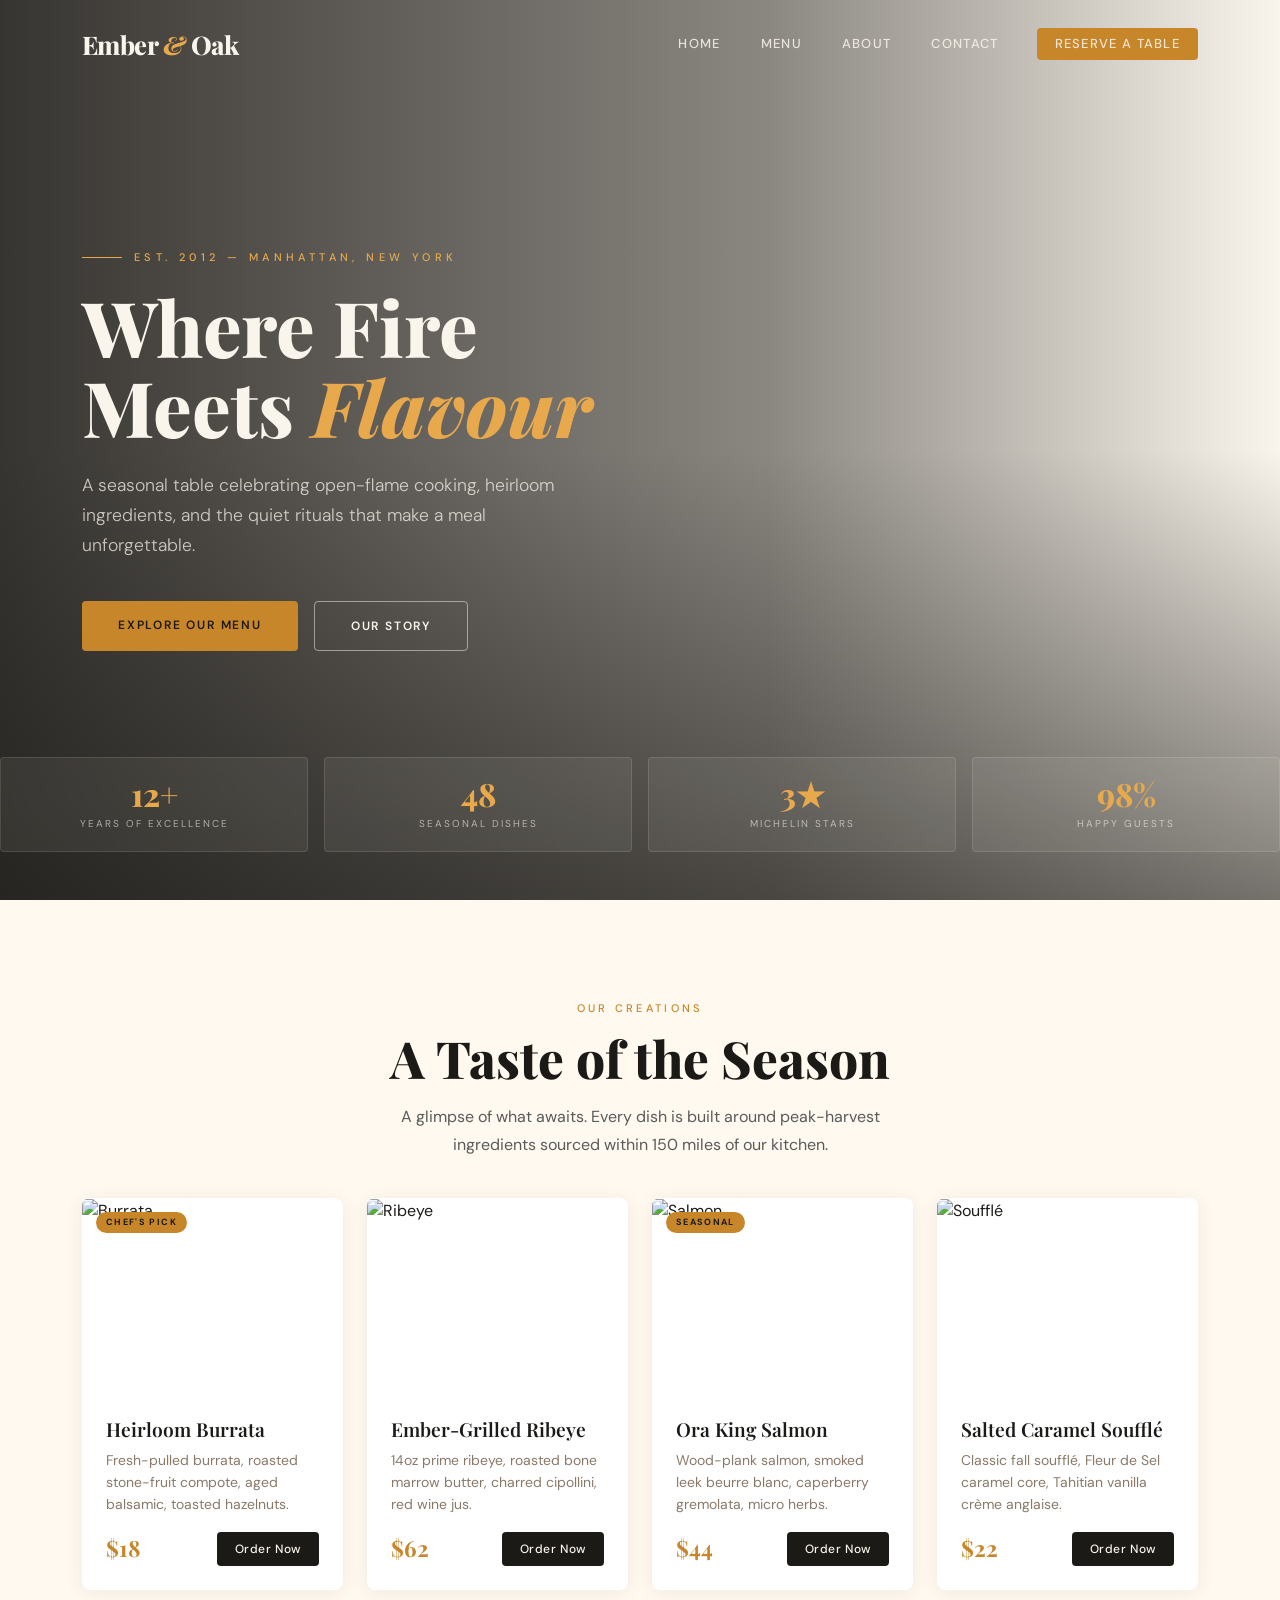
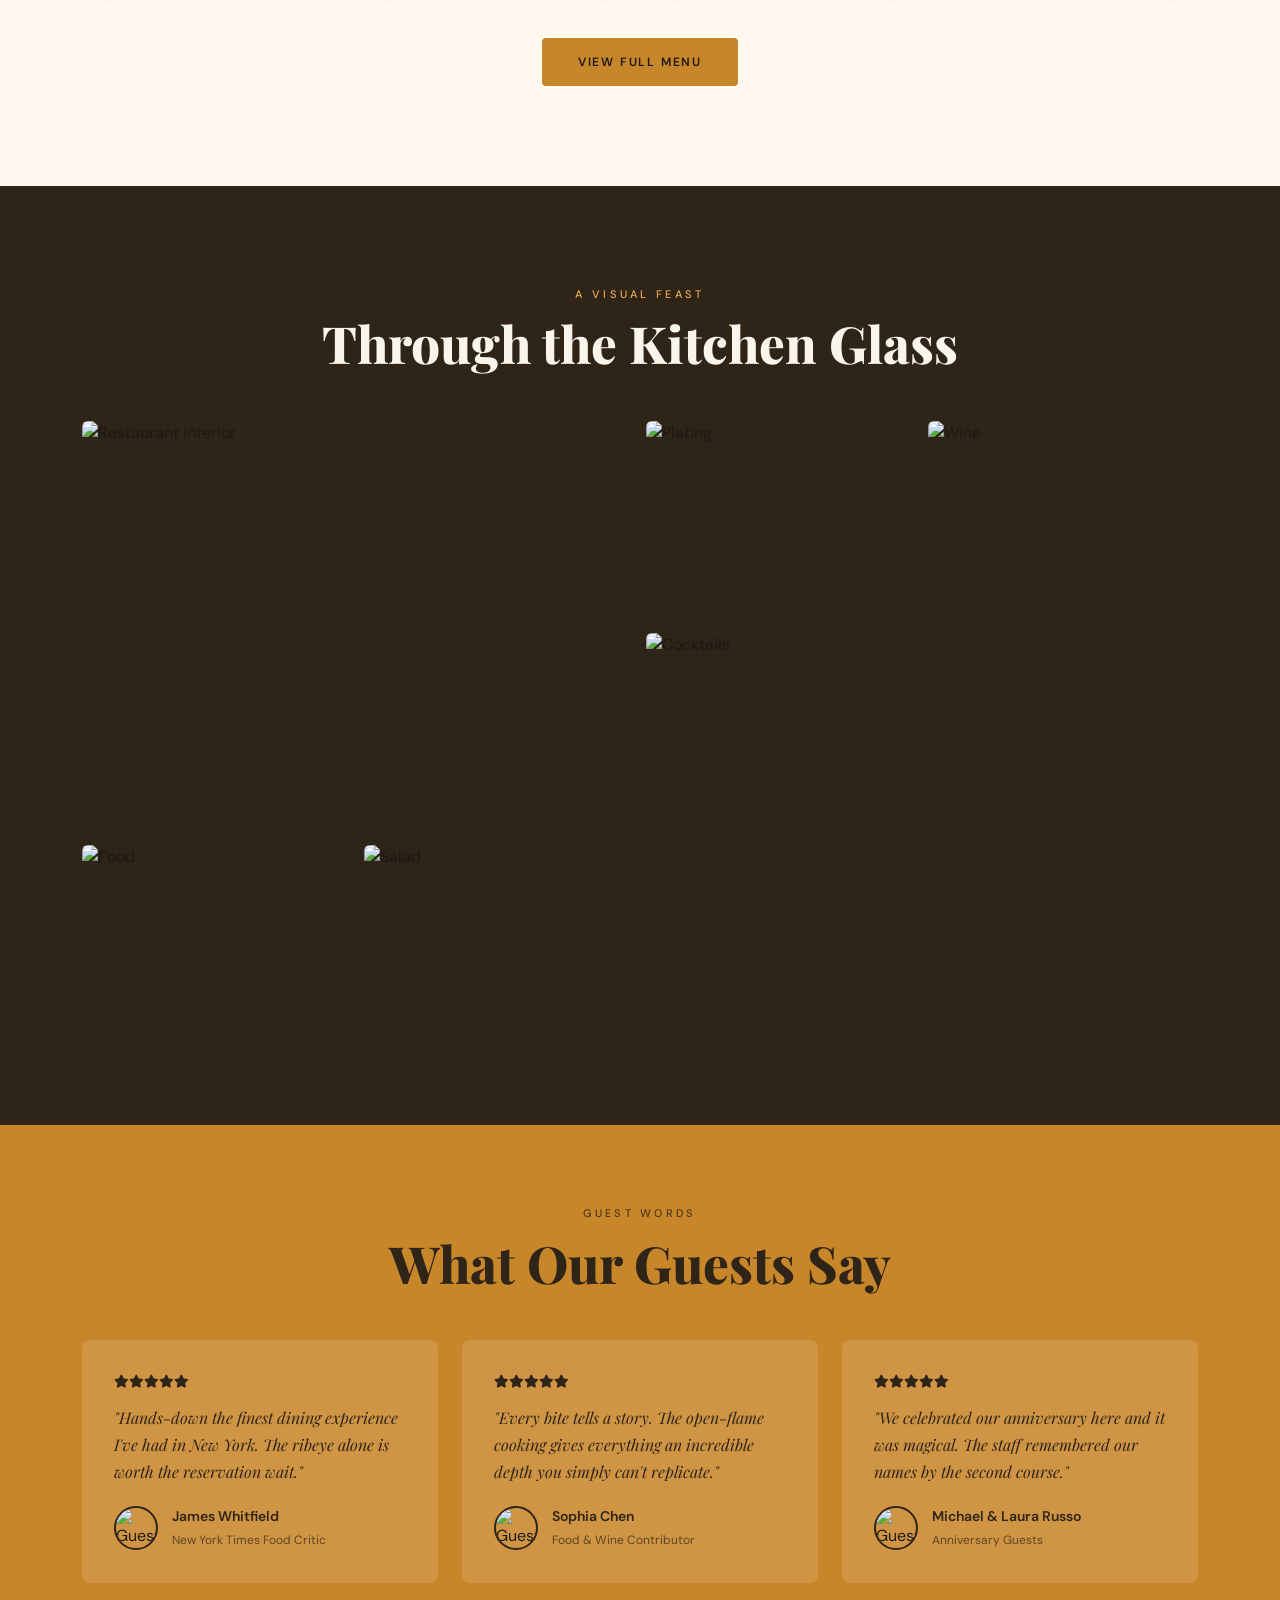
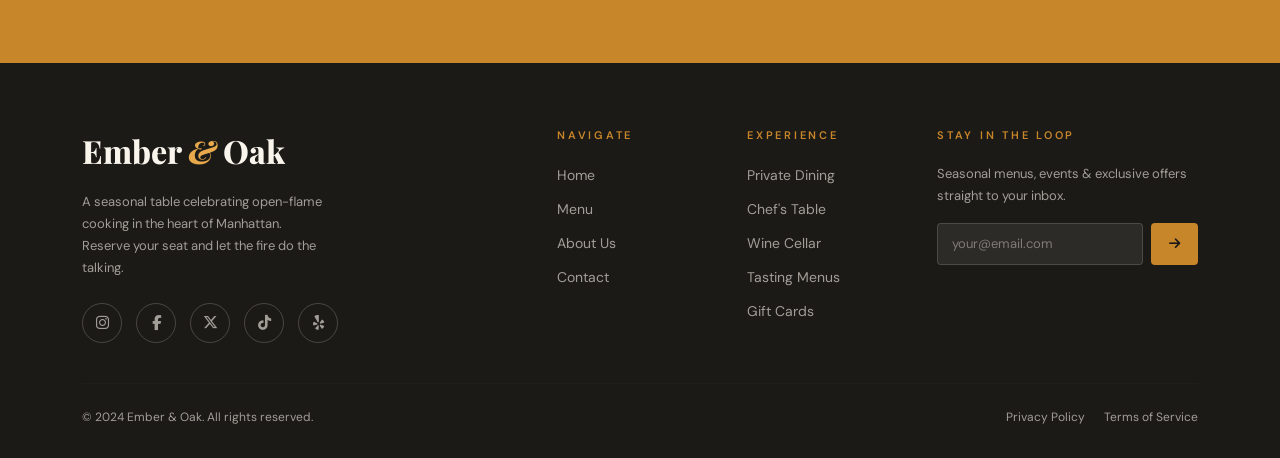
==== index.html @ bf5b6ecf "first commit" ====
<!DOCTYPE html>
<html lang="en">
<head>
  <meta charset="UTF-8" />
  <meta name="viewport" content="width=device-width, initial-scale=1.0"/>
  <title>Ember & Oak — Fine Dining</title>

  <!-- Bootstrap 5 CSS -->
  <link href="https://cdn.jsdelivr.net/npm/bootstrap@5.3.3/dist/css/bootstrap.min.css" rel="stylesheet"/>
  <!-- Font Awesome Icons -->
  <link href="https://cdnjs.cloudflare.com/ajax/libs/font-awesome/6.5.0/css/all.min.css" rel="stylesheet"/>
  <!-- Google Fonts -->
  <link href="https://fonts.googleapis.com/css2?family=Playfair+Display:ital,wght@0,400;0,600;0,800;1,400&family=DM+Sans:wght@300;400;500&display=swap" rel="stylesheet"/>
  <!-- Custom Styles -->
  <link rel="stylesheet" href="style.css"/>
</head>
<body>

  <!-- ============================================================
       PAGE LOADER
  ============================================================ -->
  <div class="page-loader" id="pageLoader">
    <div class="loader-logo">Ember <em>&</em> Oak</div>
    <div class="loader-bar"><div class="loader-bar-fill"></div></div>
  </div>

  <!-- ============================================================
       NAVBAR
  ============================================================ -->
  <nav id="mainNav" class="navbar navbar-expand-lg">
    <div class="container">
      <a class="navbar-brand" href="index.html">Ember <em>&</em> Oak</a>

      <button class="navbar-toggler" type="button" data-bs-toggle="collapse" data-bs-target="#navContent">
        <span class="navbar-toggler-icon"></span>
      </button>

      <div class="collapse navbar-collapse" id="navContent">
        <ul class="navbar-nav ms-auto align-items-lg-center gap-1">
          <li class="nav-item"><a class="nav-link active" href="index.html">Home</a></li>
          <li class="nav-item"><a class="nav-link" href="menu.html">Menu</a></li>
          <li class="nav-item"><a class="nav-link" href="about.html">About</a></li>
          <li class="nav-item"><a class="nav-link" href="contact.html">Contact</a></li>
          <li class="nav-item ms-lg-3">
            <a class="nav-link btn-reserve-nav" href="contact.html">Reserve a Table</a>
          </li>
        </ul>
      </div>
    </div>
  </nav>

  <!-- ============================================================
       HERO SECTION
  ============================================================ -->
  <section id="home">
    <div class="hero-bg"></div>
    <div class="hero-overlay"></div>

    <div class="container">
      <div class="hero-content reveal">
        <div class="hero-eyebrow">Est. 2012 — Manhattan, New York</div>
        <h1 class="hero-title">Where Fire<br>Meets <em>Flavour</em></h1>
        <p class="hero-subtitle">
          A seasonal table celebrating open-flame cooking, heirloom ingredients,
          and the quiet rituals that make a meal unforgettable.
        </p>
        <div class="hero-actions">
          <a href="menu.html" class="btn-primary-custom">Explore Our Menu</a>
          <a href="about.html" class="btn-outline-custom">Our Story</a>
        </div>
      </div>

      <!-- Floating stats bar -->
      <div class="hero-stats">
        <div class="row g-3">
          <div class="col-6 col-md-3">
            <div class="stat-card"><div class="stat-number">12+</div><div class="stat-label">Years of Excellence</div></div>
          </div>
          <div class="col-6 col-md-3">
            <div class="stat-card"><div class="stat-number">48</div><div class="stat-label">Seasonal Dishes</div></div>
          </div>
          <div class="col-6 col-md-3">
            <div class="stat-card"><div class="stat-number">3★</div><div class="stat-label">Michelin Stars</div></div>
          </div>
          <div class="col-6 col-md-3">
            <div class="stat-card"><div class="stat-number">98%</div><div class="stat-label">Happy Guests</div></div>
          </div>
        </div>
      </div>
    </div>
  </section>

  <!-- ============================================================
       MENU PREVIEW (4 featured dishes)
  ============================================================ -->
  <section id="menu" style="background:var(--warm-white)">
    <div class="container">
      <div class="text-center mb-0 reveal">
        <span class="section-label">Our Creations</span>
        <h2 class="section-title mb-3">A Taste of the Season</h2>
        <p class="text-muted mx-auto" style="max-width:500px;line-height:1.7;">
          A glimpse of what awaits. Every dish is built around peak-harvest ingredients
          sourced within 150 miles of our kitchen.
        </p>
      </div>

      <div class="row g-4 mt-2">
        <!-- Card 1 -->
        <div class="col-sm-6 col-lg-3 reveal">
          <div class="menu-card">
            <div class="menu-card-img">
              <img src="https://images.unsplash.com/photo-1565299585323-38d6b0865b47?w=600&q=80" alt="Burrata" loading="lazy"/>
              <span class="menu-badge">Chef's Pick</span>
            </div>
            <div class="menu-card-body">
              <h3 class="menu-card-name">Heirloom Burrata</h3>
              <p class="menu-card-desc">Fresh-pulled burrata, roasted stone-fruit compote, aged balsamic, toasted hazelnuts.</p>
              <div class="menu-card-footer">
                <span class="menu-price">$18</span>
                <a href="contact.html" class="btn-order">Order Now</a>
              </div>
            </div>
          </div>
        </div>
        <!-- Card 2 -->
        <div class="col-sm-6 col-lg-3 reveal">
          <div class="menu-card">
            <div class="menu-card-img">
              <img src="https://images.unsplash.com/photo-1546069901-ba9599a7e63c?w=600&q=80" alt="Ribeye" loading="lazy"/>
            </div>
            <div class="menu-card-body">
              <h3 class="menu-card-name">Ember-Grilled Ribeye</h3>
              <p class="menu-card-desc">14oz prime ribeye, roasted bone marrow butter, charred cipollini, red wine jus.</p>
              <div class="menu-card-footer">
                <span class="menu-price">$62</span>
                <a href="contact.html" class="btn-order">Order Now</a>
              </div>
            </div>
          </div>
        </div>
        <!-- Card 3 -->
        <div class="col-sm-6 col-lg-3 reveal">
          <div class="menu-card">
            <div class="menu-card-img">
              <img src="https://images.unsplash.com/photo-1519708227418-c8fd9a32b7a2?w=600&q=80" alt="Salmon" loading="lazy"/>
              <span class="menu-badge">Seasonal</span>
            </div>
            <div class="menu-card-body">
              <h3 class="menu-card-name">Ora King Salmon</h3>
              <p class="menu-card-desc">Wood-plank salmon, smoked leek beurre blanc, caperberry gremolata, micro herbs.</p>
              <div class="menu-card-footer">
                <span class="menu-price">$44</span>
                <a href="contact.html" class="btn-order">Order Now</a>
              </div>
            </div>
          </div>
        </div>
        <!-- Card 4 -->
        <div class="col-sm-6 col-lg-3 reveal">
          <div class="menu-card">
            <div class="menu-card-img">
              <img src="https://images.unsplash.com/photo-1567620905732-2d1ec7ab7445?w=600&q=80" alt="Soufflé" loading="lazy"/>
            </div>
            <div class="menu-card-body">
              <h3 class="menu-card-name">Salted Caramel Soufflé</h3>
              <p class="menu-card-desc">Classic fall soufflé, Fleur de Sel caramel core, Tahitian vanilla crème anglaise.</p>
              <div class="menu-card-footer">
                <span class="menu-price">$22</span>
                <a href="contact.html" class="btn-order">Order Now</a>
              </div>
            </div>
          </div>
        </div>
      </div>

      <div class="text-center mt-5 reveal">
        <a href="menu.html" class="btn-primary-custom">View Full Menu</a>
      </div>
    </div>
  </section>

  <!-- ============================================================
       GALLERY SECTION
  ============================================================ -->
  <section id="gallery" style="background:var(--dark-brown);padding-bottom:80px;">
    <div class="container">
      <div class="text-center mb-5 reveal">
        <span class="section-label" style="color:var(--amber-light);">A Visual Feast</span>
        <h2 class="section-title light">Through the Kitchen Glass</h2>
      </div>
      <div class="gallery-grid reveal">
        <div class="gallery-item">
          <img src="https://images.unsplash.com/photo-1414235077428-338989a2e8c0?w=900&q=80" alt="Restaurant interior" loading="lazy"/>
          <div class="gallery-overlay"><i class="fas fa-expand-alt"></i></div>
        </div>
        <div class="gallery-item">
          <img src="https://images.unsplash.com/photo-1555244162-803834f70033?w=600&q=80" alt="Plating" loading="lazy"/>
          <div class="gallery-overlay"><i class="fas fa-expand-alt"></i></div>
        </div>
        <div class="gallery-item">
          <img src="https://images.unsplash.com/photo-1551218808-94e220e084d2?w=600&q=80" alt="Wine" loading="lazy"/>
          <div class="gallery-overlay"><i class="fas fa-expand-alt"></i></div>
        </div>
        <div class="gallery-item">
          <img src="https://images.unsplash.com/photo-1559339352-11d035aa65de?w=900&q=80" alt="Cocktails" loading="lazy"/>
          <div class="gallery-overlay"><i class="fas fa-expand-alt"></i></div>
        </div>
        <div class="gallery-item">
          <img src="https://images.unsplash.com/photo-1482049016688-2d3e1b311543?w=600&q=80" alt="Food" loading="lazy"/>
          <div class="gallery-overlay"><i class="fas fa-expand-alt"></i></div>
        </div>
        <div class="gallery-item">
          <img src="https://images.unsplash.com/photo-1540189549336-e6e99c3679fe?w=600&q=80" alt="Salad" loading="lazy"/>
          <div class="gallery-overlay"><i class="fas fa-expand-alt"></i></div>
        </div>
      </div>
    </div>
  </section>

  <!-- ============================================================
       TESTIMONIALS
  ============================================================ -->
  <section id="testimonials" style="background:var(--amber);padding:80px 0;">
    <div class="container">
      <div class="text-center mb-5 reveal">
        <span class="section-label" style="color:var(--dark-brown);opacity:0.8;">Guest Words</span>
        <h2 class="section-title" style="color:var(--dark-brown);">What Our Guests Say</h2>
      </div>
      <div class="row g-4">
        <div class="col-md-4 reveal">
          <div class="testimonial-card">
            <div class="stars"><i class="fas fa-star"></i><i class="fas fa-star"></i><i class="fas fa-star"></i><i class="fas fa-star"></i><i class="fas fa-star"></i></div>
            <p>"Hands-down the finest dining experience I've had in New York. The ribeye alone is worth the reservation wait."</p>
            <div class="testimonial-author">
              <img src="https://i.pravatar.cc/100?img=32" alt="Guest"/>
              <div class="author-info"><strong>James Whitfield</strong><span>New York Times Food Critic</span></div>
            </div>
          </div>
        </div>
        <div class="col-md-4 reveal">
          <div class="testimonial-card">
            <div class="stars"><i class="fas fa-star"></i><i class="fas fa-star"></i><i class="fas fa-star"></i><i class="fas fa-star"></i><i class="fas fa-star"></i></div>
            <p>"Every bite tells a story. The open-flame cooking gives everything an incredible depth you simply can't replicate."</p>
            <div class="testimonial-author">
              <img src="https://i.pravatar.cc/100?img=47" alt="Guest"/>
              <div class="author-info"><strong>Sophia Chen</strong><span>Food & Wine Contributor</span></div>
            </div>
          </div>
        </div>
        <div class="col-md-4 reveal">
          <div class="testimonial-card">
            <div class="stars"><i class="fas fa-star"></i><i class="fas fa-star"></i><i class="fas fa-star"></i><i class="fas fa-star"></i><i class="fas fa-star"></i></div>
            <p>"We celebrated our anniversary here and it was magical. The staff remembered our names by the second course."</p>
            <div class="testimonial-author">
              <img src="https://i.pravatar.cc/100?img=12" alt="Guest"/>
              <div class="author-info"><strong>Michael & Laura Russo</strong><span>Anniversary Guests</span></div>
            </div>
          </div>
        </div>
      </div>
    </div>
  </section>

  <!-- ============================================================
       FOOTER
  ============================================================ -->
  <footer>
    <div class="container">
      <div class="row g-4">
        <div class="col-lg-4">
          <div class="footer-logo">Ember <em>&</em> Oak</div>
          <p class="footer-tagline">A seasonal table celebrating open-flame cooking in the heart of Manhattan. Reserve your seat and let the fire do the talking.</p>
          <div class="social-icons">
            <a href="#" class="social-icon"><i class="fab fa-instagram"></i></a>
            <a href="#" class="social-icon"><i class="fab fa-facebook-f"></i></a>
            <a href="#" class="social-icon"><i class="fab fa-x-twitter"></i></a>
            <a href="#" class="social-icon"><i class="fab fa-tiktok"></i></a>
            <a href="#" class="social-icon"><i class="fab fa-yelp"></i></a>
          </div>
        </div>
        <div class="col-6 col-lg-2 offset-lg-1">
          <div class="footer-heading">Navigate</div>
          <ul class="footer-links">
            <li><a href="index.html">Home</a></li>
            <li><a href="menu.html">Menu</a></li>
            <li><a href="about.html">About Us</a></li>
            <li><a href="contact.html">Contact</a></li>
          </ul>
        </div>
        <div class="col-6 col-lg-2">
          <div class="footer-heading">Experience</div>
          <ul class="footer-links">
            <li><a href="#">Private Dining</a></li>
            <li><a href="#">Chef's Table</a></li>
            <li><a href="#">Wine Cellar</a></li>
            <li><a href="#">Tasting Menus</a></li>
            <li><a href="#">Gift Cards</a></li>
          </ul>
        </div>
        <div class="col-lg-3">
          <div class="footer-heading">Stay in the Loop</div>
          <p style="font-size:13px;line-height:1.7;margin-bottom:4px;">Seasonal menus, events & exclusive offers straight to your inbox.</p>
          <div class="newsletter-row">
            <input type="email" placeholder="your@email.com"/>
            <button type="button"><i class="fas fa-arrow-right"></i></button>
          </div>
        </div>
      </div>
      <hr class="footer-divider"/>
      <div class="footer-bottom">
        <span>© 2024 Ember & Oak. All rights reserved.</span>
        <span>
          <a href="#" style="color:inherit;text-decoration:none;margin-right:16px;">Privacy Policy</a>
          <a href="#" style="color:inherit;text-decoration:none;">Terms of Service</a>
        </span>
      </div>
    </div>
  </footer>

  <!-- Scroll to top -->
  <button id="scrollTop"><i class="fas fa-chevron-up"></i></button>

  <!-- Toast notification -->
  <div id="formToast">
    <i class="fas fa-check-circle" style="color:var(--amber-light)"></i>
    Reservation request received! We'll confirm by email.
  </div>

  <!-- Bootstrap 5 JS -->
  <script src="https://cdn.jsdelivr.net/npm/bootstrap@5.3.3/dist/js/bootstrap.bundle.min.js"></script>
  <!-- Custom JS -->
  <script src="main.js"></script>
</body>
</html>
---- style.css ----
/* ============================================================
   EMBER & OAK — Main Stylesheet
   Author: Ember & Oak Design Team
   Description: Core styles, design system, and all section
                styles for the restaurant website.
============================================================ */

/* ============================================================
   1. DESIGN SYSTEM — CSS VARIABLES
      Warm amber-charcoal palette for an upscale restaurant
============================================================ */
:root {
  --cream:       #FAF5EC;
  --warm-white:  #FFF9F0;
  --amber:       #C8862A;
  --amber-light: #E8A84C;
  --charcoal:    #1C1A17;
  --dark-brown:  #2E2418;
  --mid-brown:   #5C4A32;
  --muted:       #8A7968;
  --border:      rgba(200,134,42,0.25);
  --shadow:      0 8px 40px rgba(28,26,23,0.15);
  --shadow-lg:   0 20px 60px rgba(28,26,23,0.25);
  --radius:      4px;
  --font-serif:  'Playfair Display', Georgia, serif;
  --font-sans:   'DM Sans', sans-serif;
  --transition:  0.35s cubic-bezier(0.4, 0, 0.2, 1);
}

/* ============================================================
   2. GLOBAL RESETS & BASE
============================================================ */
*, *::before, *::after { box-sizing: border-box; }
html { scroll-behavior: smooth; }

body {
  font-family: var(--font-sans);
  background: var(--cream);
  color: var(--charcoal);
  overflow-x: hidden;
}

h1, h2, h3, h4 { font-family: var(--font-serif); }

/* Thin amber decorative divider */
.divider {
  display: flex;
  align-items: center;
  gap: 16px;
  margin: 0 auto 48px;
  width: fit-content;
}
.divider span { width: 60px; height: 1px; background: var(--amber); display: block; }
.divider i    { color: var(--amber); font-size: 14px; }

/* Section label pill above titles */
.section-label {
  font-family: var(--font-sans);
  font-size: 11px;
  font-weight: 500;
  letter-spacing: 0.3em;
  text-transform: uppercase;
  color: var(--amber);
  display: block;
  margin-bottom: 12px;
}

/* Fade-in on scroll */
.reveal {
  opacity: 0;
  transform: translateY(28px);
  transition: opacity 0.7s ease, transform 0.7s ease;
}
.reveal.visible {
  opacity: 1;
  transform: none;
}

/* ============================================================
   3. SHARED SECTION STYLES
============================================================ */
section { padding: 100px 0; }

.section-title {
  font-size: clamp(2.2rem, 4vw, 3.2rem);
  font-weight: 800;
  color: var(--charcoal);
  line-height: 1.15;
}
.section-title.light { color: var(--cream); }

/* ============================================================
   4. BUTTONS
============================================================ */

/* Primary filled button */
.btn-primary-custom {
  background: var(--amber);
  color: var(--charcoal);
  border: none;
  padding: 15px 36px;
  font-family: var(--font-sans);
  font-size: 12px;
  font-weight: 600;
  letter-spacing: 0.15em;
  text-transform: uppercase;
  text-decoration: none;
  border-radius: var(--radius);
  display: inline-block;
  cursor: pointer;
  transition: background var(--transition), transform var(--transition), box-shadow var(--transition);
}
.btn-primary-custom:hover {
  background: var(--amber-light);
  color: var(--charcoal);
  transform: translateY(-2px);
  box-shadow: 0 8px 24px rgba(200,134,42,0.4);
}

/* Ghost / outline button */
.btn-outline-custom {
  background: transparent;
  color: var(--cream);
  border: 1px solid rgba(250,245,236,0.5);
  padding: 15px 36px;
  font-family: var(--font-sans);
  font-size: 12px;
  font-weight: 600;
  letter-spacing: 0.15em;
  text-transform: uppercase;
  text-decoration: none;
  border-radius: var(--radius);
  display: inline-block;
  transition: border-color var(--transition), background var(--transition), transform var(--transition);
}
.btn-outline-custom:hover {
  border-color: var(--cream);
  background: rgba(250,245,236,0.1);
  color: var(--cream);
  transform: translateY(-2px);
}

/* ============================================================
   5. PAGE LOADER
============================================================ */
.page-loader {
  position: fixed;
  inset: 0;
  background: var(--charcoal);
  z-index: 9999;
  display: flex;
  align-items: center;
  justify-content: center;
  flex-direction: column;
  transition: opacity 0.6s ease, visibility 0.6s;
}
.page-loader.hidden { opacity: 0; visibility: hidden; }
.loader-logo {
  font-family: var(--font-serif);
  font-size: 3rem;
  font-weight: 800;
  color: var(--cream);
}
.loader-logo em { color: var(--amber-light); font-style: italic; }
.loader-bar {
  width: 120px;
  height: 2px;
  background: rgba(250,245,236,0.15);
  border-radius: 100px;
  margin-top: 20px;
  overflow: hidden;
}
.loader-bar-fill {
  height: 100%;
  background: var(--amber);
  border-radius: 100px;
  animation: loadFill 1.6s ease forwards;
}
@keyframes loadFill {
  from { width: 0; }
  to   { width: 100%; }
}

/* ============================================================
   6. NAVBAR
============================================================ */
#mainNav {
  background: transparent;
  padding: 20px 0;
  transition: background var(--transition), box-shadow var(--transition), padding var(--transition);
  position: fixed;
  width: 100%;
  top: 0;
  z-index: 1000;
}
#mainNav.scrolled {
  background: var(--dark-brown);
  padding: 12px 0;
  box-shadow: 0 4px 30px rgba(28,26,23,0.4);
}

.navbar-brand {
  font-family: var(--font-serif);
  font-size: 1.6rem;
  font-weight: 800;
  color: var(--cream) !important;
  letter-spacing: -0.02em;
}
.navbar-brand em { font-style: italic; color: var(--amber-light); }

.navbar-nav .nav-link {
  color: rgba(250,245,236,0.85) !important;
  font-size: 13px;
  font-weight: 500;
  letter-spacing: 0.1em;
  text-transform: uppercase;
  padding: 6px 18px !important;
  position: relative;
  transition: color var(--transition);
}
.navbar-nav .nav-link::after {
  content: '';
  position: absolute;
  bottom: 0; left: 18px;
  width: 0; height: 1px;
  background: var(--amber-light);
  transition: width var(--transition);
}
.navbar-nav .nav-link:hover,
.navbar-nav .nav-link.active { color: var(--amber-light) !important; }
.navbar-nav .nav-link:hover::after,
.navbar-nav .nav-link.active::after { width: calc(100% - 36px); }

/* Reserve CTA in nav */
.btn-reserve-nav {
  background: var(--amber);
  color: var(--charcoal) !important;
  border: none;
  padding: 9px 22px !important;
  border-radius: var(--radius);
  font-weight: 600;
  font-size: 12px;
  letter-spacing: 0.12em;
  text-transform: uppercase;
  transition: background var(--transition), transform var(--transition);
}
.btn-reserve-nav:hover { background: var(--amber-light); transform: translateY(-1px); }
.btn-reserve-nav::after { display: none !important; }

/* Mobile hamburger icon */
.navbar-toggler { border-color: var(--amber); }
.navbar-toggler-icon {
  background-image: url("data:image/svg+xml,%3csvg xmlns='http://www.w3.org/2000/svg' viewBox='0 0 30 30'%3e%3cpath stroke='%23C8862A' stroke-linecap='round' stroke-miterlimit='10' stroke-width='2' d='M4 7h22M4 15h22M4 23h22'/%3e%3c/svg%3e");
}

/* ============================================================
   7. HERO SECTION
============================================================ */
#home {
  position: relative;
  min-height: 100vh;
  display: flex;
  align-items: center;
  overflow: hidden;
}

.hero-bg {
  position: absolute;
  inset: 0;
  background: url('https://images.unsplash.com/photo-1517248135467-4c7edcad34c4?w=1800&q=80') center/cover no-repeat;
  transform: scale(1.05);
  animation: heroZoom 18s ease-in-out infinite alternate;
}
@keyframes heroZoom {
  from { transform: scale(1.05); }
  to   { transform: scale(1.12); }
}

.hero-overlay {
  position: absolute;
  inset: 0;
  background:
    linear-gradient(to right, rgba(28,26,23,0.88) 0%, rgba(28,26,23,0.50) 60%, transparent 100%),
    linear-gradient(to top,   rgba(28,26,23,0.6)  0%, transparent 50%);
}

.hero-content { position: relative; z-index: 2; max-width: 640px; }

.hero-eyebrow {
  font-size: 11px;
  letter-spacing: 0.4em;
  text-transform: uppercase;
  color: var(--amber-light);
  font-weight: 500;
  margin-bottom: 20px;
  display: flex;
  align-items: center;
  gap: 12px;
}
.hero-eyebrow::before {
  content: '';
  width: 40px; height: 1px;
  background: var(--amber-light);
  display: block;
}

.hero-title {
  font-size: clamp(3rem, 6vw, 5.5rem);
  font-weight: 800;
  color: var(--cream);
  line-height: 1.05;
  margin-bottom: 24px;
}
.hero-title em { font-style: italic; color: var(--amber-light); }

.hero-subtitle {
  font-size: 1.1rem;
  color: rgba(250,245,236,0.75);
  line-height: 1.7;
  margin-bottom: 40px;
  font-weight: 300;
  max-width: 480px;
}

.hero-actions { display: flex; gap: 16px; flex-wrap: wrap; }

/* Stats bar pinned to hero bottom */
.hero-stats {
  position: absolute;
  bottom: 48px; right: 0; left: 0;
  z-index: 2;
}
.hero-stats .stat-card {
  background: rgba(250,245,236,0.07);
  backdrop-filter: blur(12px);
  border: 1px solid rgba(250,245,236,0.12);
  border-radius: var(--radius);
  padding: 20px 28px;
  text-align: center;
}
.stat-number {
  font-family: var(--font-serif);
  font-size: 2rem;
  font-weight: 800;
  color: var(--amber-light);
  line-height: 1;
}
.stat-label {
  font-size: 10px;
  letter-spacing: 0.2em;
  text-transform: uppercase;
  color: rgba(250,245,236,0.6);
  margin-top: 6px;
}

/* ============================================================
   8. MENU SECTION
============================================================ */
#menu { background: var(--warm-white); }

.menu-filters { display: flex; gap: 10px; flex-wrap: wrap; justify-content: center; margin-bottom: 48px; }
.filter-btn {
  background: transparent;
  border: 1px solid var(--border);
  color: var(--mid-brown);
  padding: 8px 24px;
  border-radius: 100px;
  font-size: 12px;
  font-weight: 500;
  letter-spacing: 0.1em;
  text-transform: uppercase;
  cursor: pointer;
  transition: all var(--transition);
}
.filter-btn:hover,
.filter-btn.active { background: var(--amber); border-color: var(--amber); color: var(--charcoal); }

/* Menu card */
.menu-card {
  background: #fff;
  border-radius: 8px;
  overflow: hidden;
  box-shadow: 0 2px 20px rgba(28,26,23,0.07);
  transition: transform var(--transition), box-shadow var(--transition);
  height: 100%;
  display: flex;
  flex-direction: column;
}
.menu-card:hover { transform: translateY(-6px); box-shadow: var(--shadow); }

.menu-card-img { position: relative; overflow: hidden; aspect-ratio: 4/3; }
.menu-card-img img {
  width: 100%; height: 100%;
  object-fit: cover;
  transition: transform var(--transition);
}
.menu-card:hover .menu-card-img img { transform: scale(1.08); }

.menu-badge {
  position: absolute; top: 14px; left: 14px;
  background: var(--amber);
  color: var(--charcoal);
  font-size: 9px; font-weight: 700;
  letter-spacing: 0.15em; text-transform: uppercase;
  padding: 4px 10px; border-radius: 100px;
}

.menu-card-body { padding: 24px; flex: 1; display: flex; flex-direction: column; }
.menu-card-name { font-family: var(--font-serif); font-size: 1.2rem; font-weight: 600; color: var(--charcoal); margin-bottom: 8px; }
.menu-card-desc { font-size: 0.875rem; color: var(--muted); line-height: 1.6; flex: 1; margin-bottom: 16px; }
.menu-card-footer { display: flex; justify-content: space-between; align-items: center; }
.menu-price { font-family: var(--font-serif); font-size: 1.4rem; font-weight: 700; color: var(--amber); }
.btn-order {
  background: var(--charcoal); color: var(--cream);
  border: none; padding: 8px 18px;
  border-radius: var(--radius); font-size: 12px; font-weight: 500;
  letter-spacing: 0.05em; cursor: pointer; text-decoration: none;
  transition: background var(--transition), transform var(--transition);
}
.btn-order:hover { background: var(--amber); color: var(--charcoal); transform: translateY(-1px); }

/* ============================================================
   9. ABOUT SECTION
============================================================ */
#about { background: var(--cream); }

.about-img-wrap { position: relative; }
.about-img-wrap::before {
  content: '';
  position: absolute;
  top: -16px; left: -16px; right: 32px; bottom: 32px;
  border: 2px solid var(--amber);
  border-radius: 8px;
  z-index: 0;
  opacity: 0.4;
}
.about-img-wrap img {
  position: relative; z-index: 1;
  border-radius: 8px; width: 100%; height: 500px; object-fit: cover;
  box-shadow: var(--shadow-lg);
}

.about-features { list-style: none; padding: 0; margin: 32px 0; }
.about-features li { display: flex; align-items: flex-start; gap: 16px; margin-bottom: 20px; }

.feature-icon {
  width: 44px; height: 44px;
  background: var(--amber);
  border-radius: 50%;
  display: flex; align-items: center; justify-content: center;
  flex-shrink: 0; color: var(--charcoal); font-size: 16px;
}
.feature-text strong { display: block; font-family: var(--font-serif); font-size: 1rem; color: var(--charcoal); margin-bottom: 4px; }
.feature-text p { font-size: 0.875rem; color: var(--muted); margin: 0; }

.chef-quote {
  background: var(--charcoal); color: var(--cream);
  padding: 32px; border-radius: 8px;
  position: relative; margin-top: 32px;
}
.chef-quote::before {
  content: '"';
  font-family: var(--font-serif);
  font-size: 6rem; color: var(--amber); opacity: 0.3;
  position: absolute; top: -10px; left: 24px; line-height: 1;
}
.chef-quote p { font-family: var(--font-serif); font-style: italic; font-size: 1.1rem; line-height: 1.7; position: relative; z-index: 1; }
.chef-name { font-size: 12px; letter-spacing: 0.15em; text-transform: uppercase; color: var(--amber-light); margin-top: 12px; font-weight: 500; }

/* ============================================================
   10. GALLERY SECTION
============================================================ */
#gallery { background: var(--dark-brown); padding-bottom: 80px; }
#gallery .section-title { color: var(--cream); }

.gallery-grid {
  display: grid;
  grid-template-columns: repeat(4, 1fr);
  gap: 12px;
}
.gallery-item { overflow: hidden; border-radius: 6px; cursor: pointer; position: relative; }
.gallery-item:nth-child(1) { grid-column: span 2; grid-row: span 2; }
.gallery-item:nth-child(4) { grid-column: span 2; }

.gallery-item img {
  width: 100%; height: 100%; object-fit: cover;
  min-height: 200px;
  transition: transform 0.6s ease;
  display: block;
}
.gallery-item:hover img { transform: scale(1.08); }

.gallery-overlay {
  position: absolute; inset: 0;
  background: rgba(200,134,42,0.7);
  display: flex; align-items: center; justify-content: center;
  opacity: 0;
  transition: opacity var(--transition);
}
.gallery-item:hover .gallery-overlay { opacity: 1; }
.gallery-overlay i { color: white; font-size: 2rem; }

/* ============================================================
   11. TESTIMONIALS
============================================================ */
#testimonials { background: var(--amber); padding: 80px 0; }

.testimonial-card {
  background: rgba(255,255,255,0.12);
  border-radius: 8px; padding: 32px; height: 100%;
}
.testimonial-card p {
  font-family: var(--font-serif); font-style: italic;
  font-size: 1rem; line-height: 1.7;
  color: var(--dark-brown); margin-bottom: 20px;
}
.testimonial-author { display: flex; align-items: center; gap: 14px; }
.testimonial-author img {
  width: 44px; height: 44px;
  border-radius: 50%; object-fit: cover;
  border: 2px solid var(--dark-brown);
}
.author-info strong { display: block; font-size: 14px; color: var(--dark-brown); font-weight: 600; }
.author-info span   { font-size: 12px; color: rgba(46,36,24,0.7); }
.stars { color: var(--dark-brown); font-size: 13px; margin-bottom: 12px; }

/* ============================================================
   12. CONTACT SECTION
============================================================ */
#contact { background: var(--warm-white); }

.contact-info-card {
  background: var(--charcoal);
  border-radius: 8px; padding: 40px;
  height: 100%; color: var(--cream);
}
.contact-info-card h3 { font-size: 1.8rem; margin-bottom: 32px; }

.contact-detail { display: flex; gap: 16px; margin-bottom: 28px; align-items: flex-start; }
.contact-detail-icon {
  width: 42px; height: 42px;
  background: var(--amber);
  border-radius: 50%;
  display: flex; align-items: center; justify-content: center;
  flex-shrink: 0; font-size: 15px; color: var(--charcoal);
}
.contact-detail-text strong { display: block; font-size: 13px; letter-spacing: 0.1em; text-transform: uppercase; color: var(--amber-light); margin-bottom: 4px; }
.contact-detail-text p { margin: 0; font-size: 14px; color: rgba(250,245,236,0.75); line-height: 1.6; }

.hours-table { width: 100%; margin-top: 32px; }
.hours-table td { padding: 6px 0; font-size: 13px; color: rgba(250,245,236,0.75); border-bottom: 1px solid rgba(250,245,236,0.08); }
.hours-table td:last-child { text-align: right; color: var(--amber-light); }

.contact-form-wrap { background: #fff; border-radius: 8px; padding: 40px; box-shadow: 0 4px 24px rgba(28,26,23,0.08); }

.form-control, .form-select {
  border: 1px solid rgba(92,74,50,0.2);
  border-radius: var(--radius);
  padding: 14px 16px;
  font-size: 14px; color: var(--charcoal);
  background: var(--cream);
  transition: border-color var(--transition), box-shadow var(--transition);
}
.form-control:focus, .form-select:focus {
  border-color: var(--amber);
  box-shadow: 0 0 0 3px rgba(200,134,42,0.15);
  background: #fff; outline: none;
}
.form-label { font-size: 11px; font-weight: 600; letter-spacing: 0.15em; text-transform: uppercase; color: var(--mid-brown); margin-bottom: 6px; }
textarea.form-control { resize: none; }

.map-wrap { border-radius: 8px; overflow: hidden; height: 260px; margin-top: 24px; }
.map-wrap iframe { width: 100%; height: 100%; border: none; }

/* ============================================================
   13. FOOTER
============================================================ */
footer { background: var(--charcoal); padding: 64px 0 32px; color: rgba(250,245,236,0.6); }

.footer-logo { font-family: var(--font-serif); font-size: 2rem; font-weight: 800; color: var(--cream); margin-bottom: 16px; }
.footer-logo em { color: var(--amber-light); font-style: italic; }
.footer-tagline { font-size: 13px; line-height: 1.7; max-width: 240px; }

.footer-heading { font-family: var(--font-sans); font-size: 11px; font-weight: 600; letter-spacing: 0.25em; text-transform: uppercase; color: var(--amber); margin-bottom: 20px; }

.footer-links { list-style: none; padding: 0; margin: 0; }
.footer-links li { margin-bottom: 10px; }
.footer-links a { color: rgba(250,245,236,0.6); text-decoration: none; font-size: 14px; transition: color var(--transition); }
.footer-links a:hover { color: var(--amber-light); }

.social-icons { display: flex; gap: 14px; margin-top: 24px; }
.social-icon {
  width: 40px; height: 40px;
  border-radius: 50%; border: 1px solid rgba(250,245,236,0.2);
  display: flex; align-items: center; justify-content: center;
  color: rgba(250,245,236,0.6); font-size: 15px; text-decoration: none;
  transition: all var(--transition);
}
.social-icon:hover { background: var(--amber); border-color: var(--amber); color: var(--charcoal); transform: translateY(-2px); }

.footer-divider { border-color: rgba(250,245,236,0.08); margin: 40px 0 24px; }
.footer-bottom { font-size: 12px; display: flex; justify-content: space-between; flex-wrap: wrap; gap: 12px; }

.newsletter-row { display: flex; gap: 8px; margin-top: 16px; }
.newsletter-row input {
  flex: 1;
  background: rgba(250,245,236,0.08);
  border: 1px solid rgba(250,245,236,0.15);
  border-radius: var(--radius); padding: 10px 14px;
  color: var(--cream); font-size: 13px;
}
.newsletter-row input::placeholder { color: rgba(250,245,236,0.4); }
.newsletter-row input:focus { outline: none; border-color: var(--amber); }
.newsletter-row button {
  background: var(--amber); border: none;
  border-radius: var(--radius); padding: 10px 18px;
  color: var(--charcoal); font-size: 13px; font-weight: 600;
  cursor: pointer; transition: background var(--transition);
}
.newsletter-row button:hover { background: var(--amber-light); }

/* ============================================================
   14. SCROLL TO TOP BUTTON
============================================================ */
#scrollTop {
  position: fixed; bottom: 32px; right: 32px;
  width: 48px; height: 48px;
  background: var(--amber); color: var(--charcoal);
  border: none; border-radius: 50%;
  display: flex; align-items: center; justify-content: center;
  font-size: 18px; cursor: pointer; z-index: 999;
  opacity: 0; transform: translateY(20px);
  transition: all var(--transition);
  box-shadow: 0 4px 16px rgba(200,134,42,0.4);
}
#scrollTop.show { opacity: 1; transform: translateY(0); }
#scrollTop:hover { background: var(--amber-light); transform: translateY(-2px); }

/* ============================================================
   15. TOAST NOTIFICATION
============================================================ */
#formToast {
  position: fixed; bottom: 32px; left: 50%;
  transform: translateX(-50%) translateY(20px);
  background: var(--charcoal); color: var(--cream);
  padding: 14px 28px; border-radius: 100px;
  font-size: 14px; z-index: 9999;
  opacity: 0; transition: all 0.4s ease;
  pointer-events: none;
  display: flex; align-items: center; gap: 10px;
  white-space: nowrap;
}

/* ============================================================
   16. RESPONSIVE BREAKPOINTS
============================================================ */
@media (max-width: 992px) {
  .hero-stats { position: static; margin-top: 60px; }
  #home { padding-bottom: 60px; }
}

@media (max-width: 768px) {
  section { padding: 70px 0; }
  .gallery-grid { grid-template-columns: repeat(2, 1fr); }
  .gallery-item:nth-child(1) { grid-column: span 2; grid-row: span 1; }
  .gallery-item:nth-child(4) { grid-column: span 1; }
  .about-img-wrap::before { display: none; }
  .footer-bottom { flex-direction: column; text-align: center; }
}

@media (max-width: 576px) {
  .gallery-grid { grid-template-columns: 1fr 1fr; gap: 8px; }
  .hero-title { font-size: 2.5rem; }
}
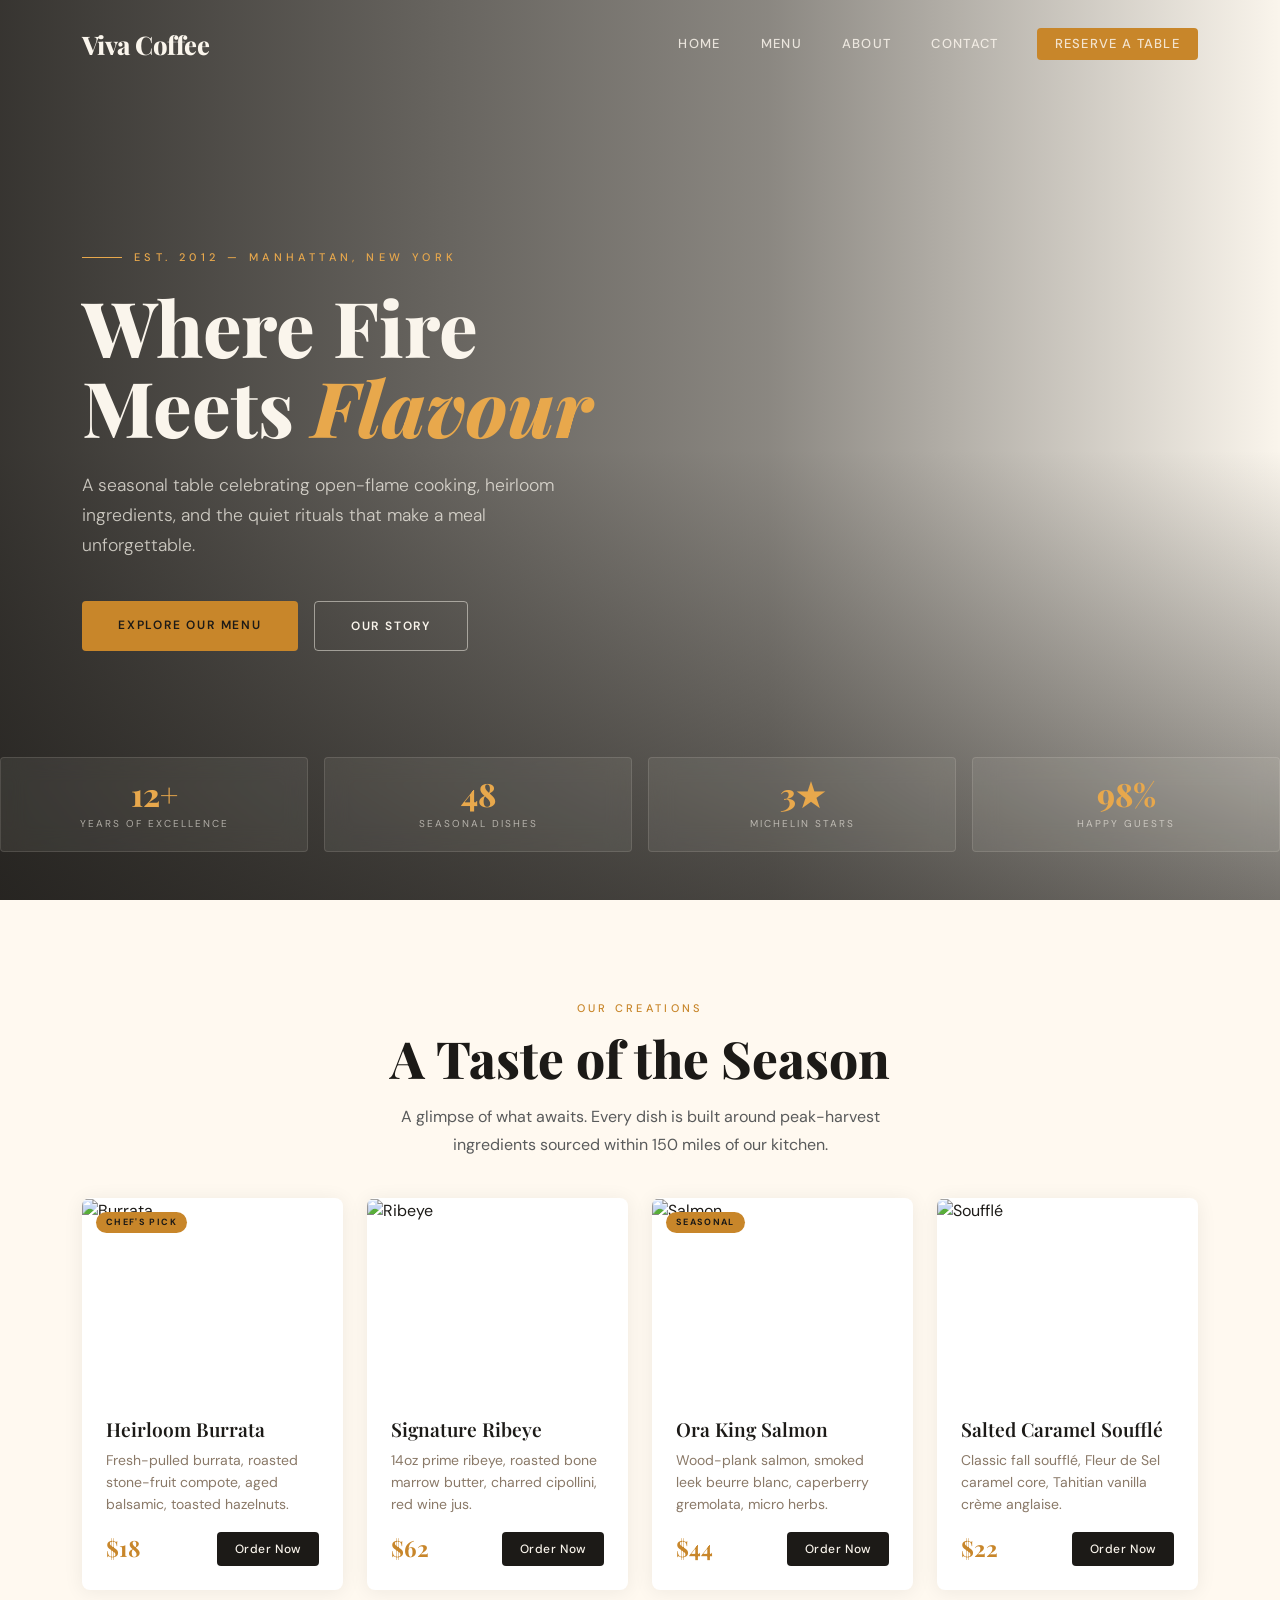
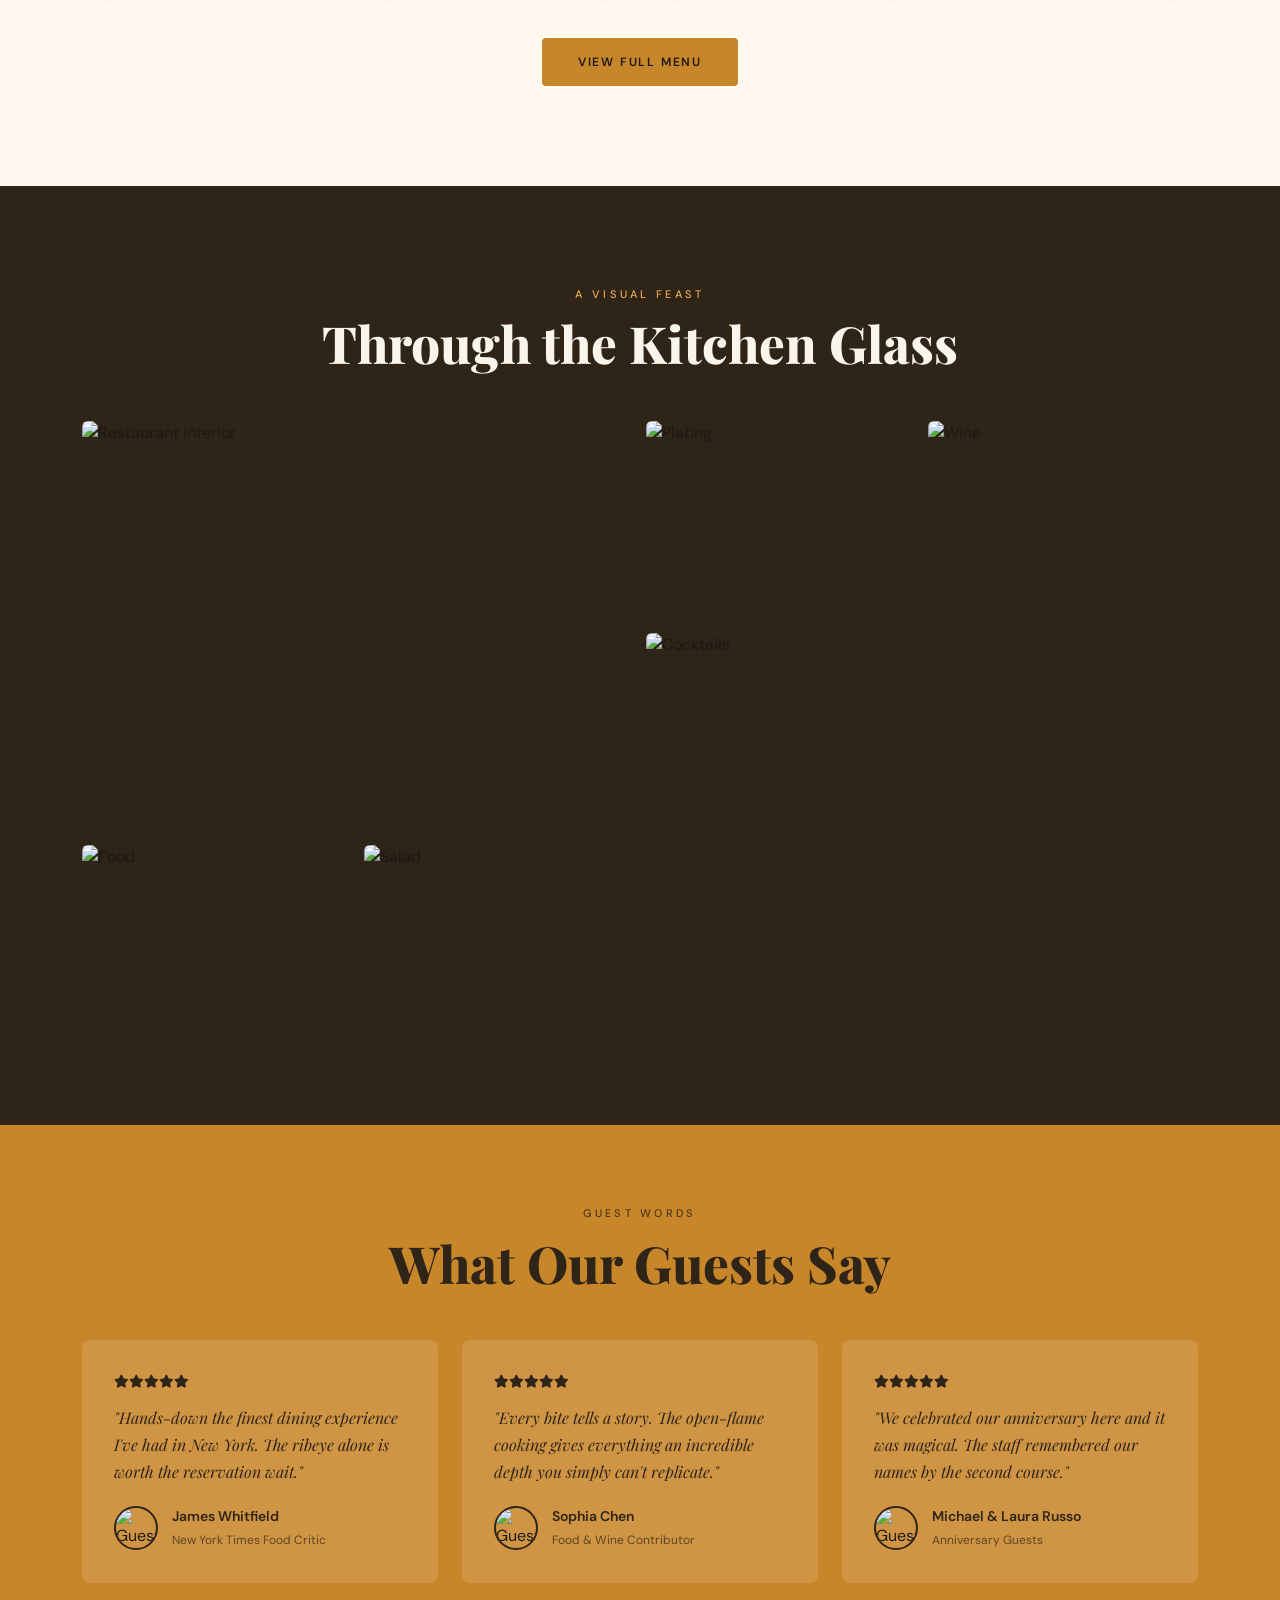
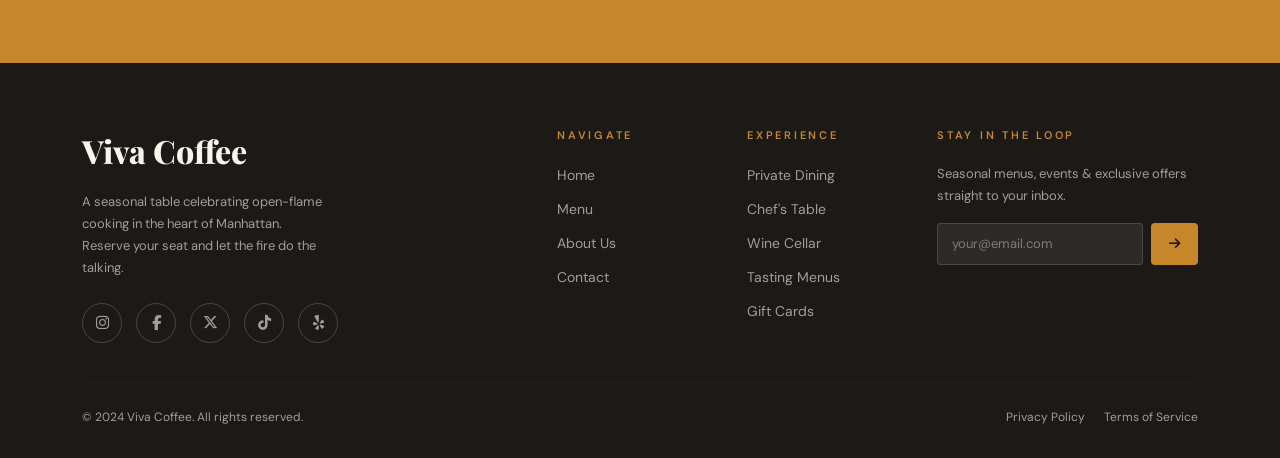
==== commit 77fc16a0: "third" ====
--- a/index.html
+++ b/index.html
@@ -3,7 +3,7 @@
 <head>
   <meta charset="UTF-8" />
   <meta name="viewport" content="width=device-width, initial-scale=1.0"/>
-  <title>Ember & Oak — Fine Dining</title>
+  <title>Viva Coffee — Fine Dining</title>
 
   <!-- Bootstrap 5 CSS -->
   <link href="https://cdn.jsdelivr.net/npm/bootstrap@5.3.3/dist/css/bootstrap.min.css" rel="stylesheet"/>
@@ -20,7 +20,7 @@
        PAGE LOADER
   ============================================================ -->
   <div class="page-loader" id="pageLoader">
-    <div class="loader-logo">Ember <em>&</em> Oak</div>
+    <div class="loader-logo">Viva <em>&</em> Coffe</div>
     <div class="loader-bar"><div class="loader-bar-fill"></div></div>
   </div>
 
@@ -29,7 +29,7 @@
   ============================================================ -->
   <nav id="mainNav" class="navbar navbar-expand-lg">
     <div class="container">
-      <a class="navbar-brand" href="index.html">Ember <em>&</em> Oak</a>
+      <a class="navbar-brand" href="index.html">Viva Coffee</a>
 
       <button class="navbar-toggler" type="button" data-bs-toggle="collapse" data-bs-target="#navContent">
         <span class="navbar-toggler-icon"></span>
@@ -129,7 +129,7 @@
               <img src="https://images.unsplash.com/photo-1546069901-ba9599a7e63c?w=600&q=80" alt="Ribeye" loading="lazy"/>
             </div>
             <div class="menu-card-body">
-              <h3 class="menu-card-name">Ember-Grilled Ribeye</h3>
+              <h3 class="menu-card-name">Signature Ribeye</h3>
               <p class="menu-card-desc">14oz prime ribeye, roasted bone marrow butter, charred cipollini, red wine jus.</p>
               <div class="menu-card-footer">
                 <span class="menu-price">$62</span>
@@ -268,7 +268,7 @@
     <div class="container">
       <div class="row g-4">
         <div class="col-lg-4">
-          <div class="footer-logo">Ember <em>&</em> Oak</div>
+            <div class="footer-logo">Viva Coffee</div>
           <p class="footer-tagline">A seasonal table celebrating open-flame cooking in the heart of Manhattan. Reserve your seat and let the fire do the talking.</p>
           <div class="social-icons">
             <a href="#" class="social-icon"><i class="fab fa-instagram"></i></a>
@@ -308,7 +308,7 @@
       </div>
       <hr class="footer-divider"/>
       <div class="footer-bottom">
-        <span>© 2024 Ember & Oak. All rights reserved.</span>
+        <span>© 2024 Viva Coffee. All rights reserved.</span>
         <span>
           <a href="#" style="color:inherit;text-decoration:none;margin-right:16px;">Privacy Policy</a>
           <a href="#" style="color:inherit;text-decoration:none;">Terms of Service</a>
--- a/style.css
+++ b/style.css
@@ -1,6 +1,6 @@
 /* ============================================================
-   EMBER & OAK — Main Stylesheet
-   Author: Ember & Oak Design Team
+   VIVA COFFEE — Main Stylesheet
+   Author: Viva Coffee Design Team
    Description: Core styles, design system, and all section
                 styles for the restaurant website.
 ============================================================ */
